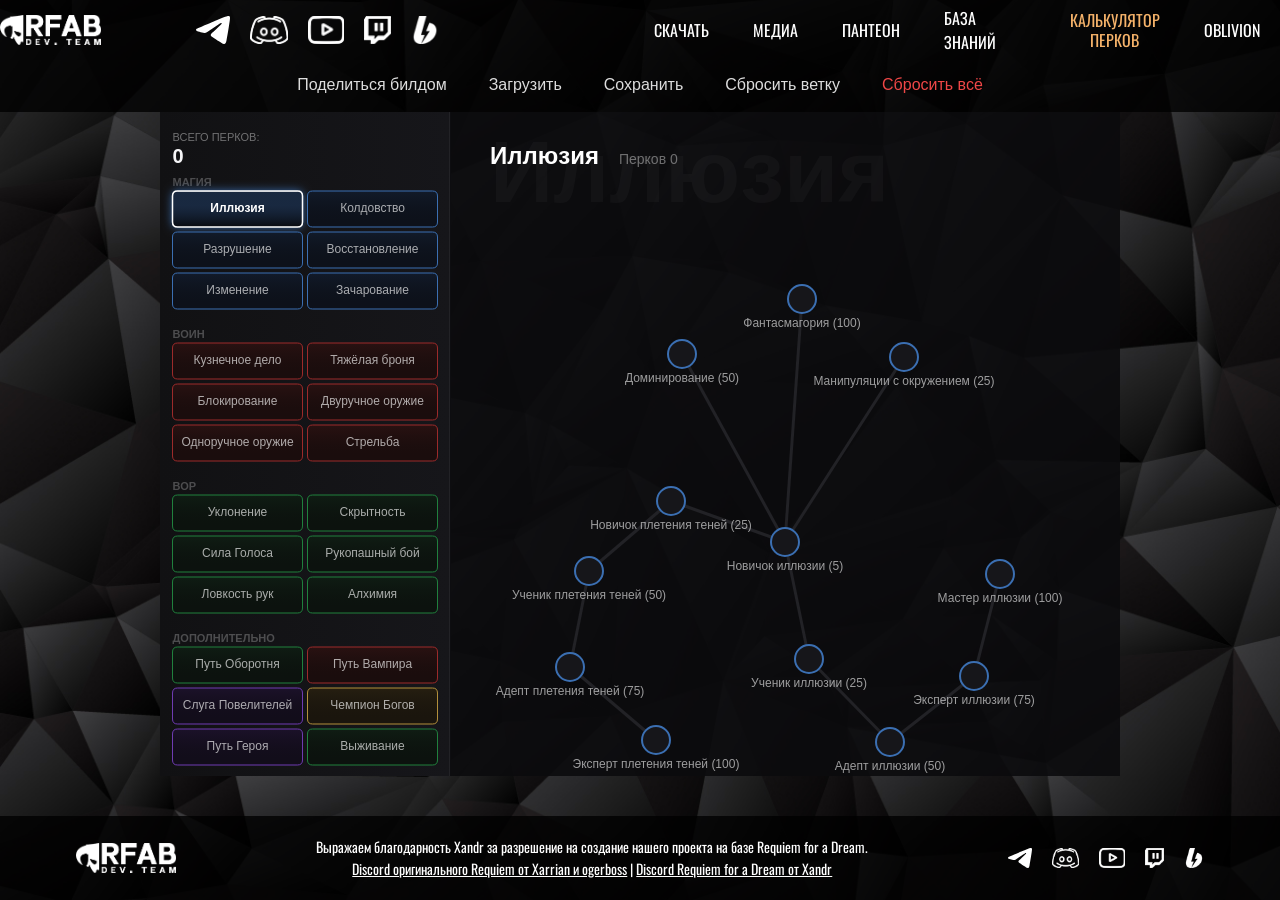
==== index.html @ c8fe7e91 "beta 0.004 Fixes in saves menu +/-N Перк(а/ов) in tooltip  BIG visual changes Full implementation of" ====
<!DOCTYPE html>
<html lang="ru">
<head>
    <meta charset="UTF-8">
    <meta name="viewport" content="width=device-width, initial-scale=1.0, maximum-scale=1.0, user-scalable=no">
    <title>RFAB Web Perk Calculator</title>

    <link href="https://fonts.googleapis.com/css2?family=Oswald:wght@300;400;500;600;700&amp;display=swap" rel="stylesheet">

    <link rel="stylesheet" href="./src/styles/common.css">
</head>
<body>

    <header>
        <a class="header-img-a" href="https://skyrimrequiem.ru">
            <img class="header-img" src="./src/assets/logo.png" alt="RFAB Logo"/>
        </a>
        <div style="width:100px"></div>
        <div class="header-social-platforms">
            <a class="header-img-a" href="https://t.me/SkyrimRFAB" target="_blank"><img class="header-img" src="./src/assets/social/telegram.svg"/></a>
            <a class="header-img-a" href="https://discord.gg/GqbBXeuytN" target="_blank"><img class="header-img" src="./src/assets/social/discord.png"/></a>
            <a class="header-img-a" href="https://www.youtube.com/c/BlindWalker/videos" target="_blank"><img class="header-img" src="./src/assets/social/youtube.png"/></a>
            <a class="header-img-a" href="https://www.twitch.tv/blindwalkerboy" target="_blank"><img class="header-img" src="./src/assets/social/twitch.png"/></a>
            <a class="header-img-a" href="https://boosty.to/rfabteam" target="_blank"><img class="header-img" src="./src/assets/social/boosty.png"/></a>
        </div>
        <div class="header-separator-200"></div>
        <div class="header-links">
            <a class="header-link" href="https://t.me/SkyrimRFAB" target="_blank">СКАЧАТЬ</a>
            <a class="header-link" href="https://skyrimrequiem.ru/pages/media/" target="_blank">МЕДИА</a>
            <a class="header-link" href="https://skyrimrequiem.ru/pages/leaderboard/" target="_blank">ПАНТЕОН</a>
            <a class="header-link" href="https://skyrimrequiem.ru/pages/library/" target="_blank">БАЗА ЗНАНИЙ</a>
            <a class="header-link active double-row" href="#">КАЛЬКУЛЯТОР<br>ПЕРКОВ</a>
            <a class="header-link" href="https://drive.google.com/drive/folders/1-t0x5t0t_Hq_HeQChVD1PXV3zpYRUmPV" target="_blank">OBLIVION</a>
        </div>
    </header>

    <!-- таб бар) -->
    <div class="tab-bar app-utilities-bar">
        <button class="tab-button" id="btn-share">Поделиться билдом</button>
        <button class="tab-button" id="trigger-load">Загрузить</button>
        <button class="tab-button" id="trigger-save">Сохранить</button>
        <button class="tab-button" id="btn-reset-tree">Сбросить ветку</button>
        <button class="tab-button btn-danger" id="btn-reset-all">Сбросить всё</button>
        <!-- ИСПРАВЛЕНО: Отсюда блок profiles-dropdown полностью УДАЛЕН -->
    </div>

    <!-- КОНТЕЙНЕР ДЛЯ ХОЛСТА КАЛЬКУЛЯТОРА -->
    <main id="canvas-container">
        <canvas id="gameCanvas" width="960" height="800"></canvas>
    </main>

    <footer>
        <a class="header-img-a" href="https://skyrimrequiem.ru">
            <img class="header-img" src="./src/assets/logo.png"/>
        </a>
        <div style="width:100px"></div>
        <div class="footer-text">
            <p>Выражаем благодарность Xandr за разрешение на создание нашего проекта на базе Requiem for a Dream.</p>
            <p>
                <a href="https://discord.com/invite/0pBEeD7mhisZVv76" target="_blank">Discord оригинального Requiem от Xarrian и ogerboss</a> 
                | 
                <a href="https://discord.com" target="_blank">Discord Requiem for a Dream от Xandr</a>
            </p>
        </div>
        <div style="width:100px"></div>
        <div class="header-social-platforms">
            <a class="header-img-a" href="https://t.me/SkyrimRFAB" target="_blank"><img class="header-img" src="./src/assets/social/telegram.svg"/></a>
            <a class="header-img-a" href="https://discord.gg/GqbBXeuytN" target="_blank"><img class="header-img" src="./src/assets/social/discord.png"/></a>
            <a class="header-img-a" href="https://www.youtube.com/c/BlindWalker/videos" target="_blank"><img class="header-img" src="./src/assets/social/youtube.png"/></a>
            <a class="header-img-a" href="https://www.twitch.tv/blindwalkerboy" target="_blank"><img class="header-img" src="./src/assets/social/twitch.png"/></a>
            <a class="header-img-a" href="https://boosty.to/rfabteam" target="_blank"><img class="header-img" src="./src/assets/social/boosty.png"/></a>
        </div>
    </footer>
    <!-- ИСПРАВЛЕНО: Выпадающее меню перенесено в самый корень body, чтобы экранный JS-расчет совпал на 100% -->
    <div class="profiles-dropdown" id="profiles-dropdown-list"></div>

    <script type="module" src="./src/app.js"></script>
</body>
</html>
---- src/styles/common.css ----
/* ==========================================================================
   1. ПЕРЕМЕННЫЕ ЦВЕТОВ И ИНИЦИАЛИЗАЦИЯ ЭКРАНА
   ========================================================================== */
/*:root {
    --red: #ea9999;
    --light-red: #f4cccc;
    --green: #b6d7a8;
    --light-green: #d9ead3;
    --blue: #9fc4e9;
    --light-blue: #cfe2f3;
    --yellow: #ffe599;
    --light-yellow: #fff2cc;
    --purple: #b4a7d6;
    --light-purple: #d9d2e9;
}*/

:root {
    /* --- КРАСНЫЙ СПЕКТР (RED) --- */
    --red-main: #9c2a2a;         /* Плотный рубиново-красный */
    --red-bg: #1a0d0d;           /* Едва заметный красный оттенок подложки */
    --red-border: #441a1a;       /* Темно-бордовый кованый бортик */
    --red-glow: rgba(178, 59, 59, 0.22); /* Рассеянное бархатное свечение */

    /* --- ЗЕЛЕНЫЙ СПЕКТР (GREEN) --- */
    --green-main: #20803d;       /* Глубокий изумрудно-хвойный */
    --green-bg: #0c120e;         /* Темная лесная подложка */
    --green-border: #183d25;     /* Малахитовый бортик */
    --green-glow: rgba(46, 125, 70, 0.22);

    /* --- СИНИЙ СПЕКТР (BLUE) --- */
    --blue-main: #3b6fb2;        /* Сапфирово-синий */
    --blue-bg: #0d111a;          /* Глубокая ночная подложка */
    --blue-border: #1a2f4c;      /* Темно-синяя граница */
    --blue-glow: rgba(59, 111, 178, 0.25);

    /* --- ЖЕЛТЫЙ СПЕКТР (YELLOW) --- */
    --yellow-main: #b28f3b;      /* Приглушенный янтарно-желтый */
    --yellow-bg: #1a150d;        /* Теплая смоляная подложка */
    --yellow-border: #44371a;    /* Охристая граница */
    --yellow-glow: rgba(178, 143, 59, 0.18);

    /* --- ФИОЛЕТОВЫЙ СПЕКТР (PURPLE) --- */
    --purple-main: #6f3bb2;      /* Насыщенный аметистовый */
    --purple-bg: #120d1a;        /* Темно-черничная подложка */
    --purple-border: #2f1a4c;    /* Сумеречная граница */
    --purple-glow: rgba(111, 59, 178, 0.25);
}



html, body {
    height: 100%;
}

body {
    font-family: 'Segoe UI', Tahoma, Geneva, Verdana, sans-serif;
    margin: 0px;
    overflow-y: auto; /* ИСПРАВЛЕНО: Разрешаем вертикальный скролл страницы */
    background-image: url("../assets/background.jpg");
    background-size: cover;
    background-repeat: no-repeat;
    background-position: center center;
    background-attachment: fixed;
    display: flex;
    flex-direction: column;
    align-items: stretch; /* ИСПРАВЛЕНО: Заставляет все дочерние блоки (включая футер) принудительно растянуться до краев */
    
    min-height: 100%; /* ИСПРАВЛЕНО: Чтобы фон не обрезался */
}


main {
    flex: 1;
}

a {
    color: black;
}

/* Настройки кастомного оранжевого скроллбара для выпадающих списков */
* {
    scrollbar-width: thin;
    scrollbar-color: #f6b36a rgba(0, 0, 0, 0.85);
}

/* ==========================================================================
   2. ОРИГИНАЛЬНЫЙ МНОГОСЛОЙНЫЙ HEADER RFAB
   ========================================================================== */
header {
    background: transparent;
    width: 100%;
    height: 60px;
    display: flex;
    position: fixed;
    top: 0;
    left: 0;
    justify-content: center;
    align-items: center;
    z-index: 100;
}

header::before {
    content: "";
    position: absolute;
    inset: 0;
    background-color: rgba(0, 0, 0, 0.8);
    z-index: -2;
}

.header-img-a {
    height: 100%;
    display: flex;
    align-items: center;
}

.header-img {
    width: auto;
    height: 30px;
    transition: 0.2s all ease;
}

.header-social-platforms {
    display: flex;
    gap: 20px;
}

.header-social-platforms .header-img {
    height: 28px;
    width: auto;
}

.header-separator-200 {
    width: 200px;
}

.header-links {
    display: flex;
    height: 100%;
    align-items: center;
}

.header-link {
    font-family: 'Oswald', sans-serif;
    font-weight: 400; /* Буквы тонкие и аккуратные, как в оригинале */
    font-size: 16px;
    position: relative;
    color: white;
    padding: 18px 24px;
    height: 100%;
    display: flex;
    align-items: center;
    text-decoration: none;
    overflow: hidden;
    box-sizing: border-box;
}

.header-link.double-row {
    flex-direction: column;
    justify-content: center;
    text-align: center;
    line-height: 20px;
    font-size: 16px;
}

/* Плавный золотой градиент наведения */
.header-link::after {
    content: "";
    position: absolute;
    inset: 0;
    background: linear-gradient(rgb(113, 90, 36), transparent);
    opacity: 0;
    transition: opacity 0.5s ease;
    z-index: -1;
}

.header-link:hover::after {
    opacity: 1;
}

.header-link.active {
    color: #f6b36a;
}

.header-img:hover {
    filter: brightness(0.6);
}

/* =========================================================================
 3. ОФИЦИАЛЬНАЯ ПАНЕЛЬ UTILITIES BAR - ПОДОГНАНА ПОД ОФ. САЙТ
========================================================================= */

.tab-bar.app-utilities-bar {
    background-color: rgba(0, 0, 0, 0.8); /* Взято с оф. сайта */
    display: flex;
    justify-content: center;
    /*padding: 0 6px;                           Взято с оф. сайта */
    gap: 6px;                              /* Взято с оф. сайта */
    position: sticky;                      /* Изменено fixed -> sticky */
    top: 60px;                             /* Взято с оф. сайта */
    z-index: 100;                          /* Подняли z-index до 100 */
    /* ИСПРАВЛЕНО: Элемент теперь занимает ровно всю ширину экрана без вылетов */
    width: 100%; 
    box-sizing: border-box; 

    /* Встроенный горизонтальный скролл кнопок для мобилок */
    overflow-x: auto;
    overflow-y: hidden;
    scroll-behavior: smooth;

    /* Скрытие стандартного скроллбара */
    -ms-overflow-style: none;
    scrollbar-width: none;
}

/* Скрытие скроллбара панели в Webkit-браузерах (Chrome/Safari) */
.tab-bar.app-utilities-bar::-webkit-scrollbar {
    display: none;
}

@media (hover: none) and (pointer: coarse)  {
    /* Полностью удаляем первый хедер из разметки на мобилках */
    header {
        display: none !important;
    }

    /* Поднимаем панель с кнопками на самый верх экрана */
    .tab-bar.app-utilities-bar {
        justify-content: flex-start;
        top: 0px; /* Прижимается к верхнему краю телефона */
        position: fixed; /* Меняем на fixed, чтобы кнопки оставались на месте при скролле */
    }

    #canvas-container {
        margin-top: 52px !important; /* Ровно под высоту утилитарной панели */
        height: calc(100vh - 57px);  /* Занимает всё оставшееся пространство экрана */
    }
}


/* Стилизация кнопок утилит */
.tab-bar.app-utilities-bar .tab-button {
    position: relative;
    padding: 16px 18px;                    /* Взято с оф. сайта */
    font-size: 16px;                       /* Взято с оф. сайта */
    color: #ddd;
    background: transparent;
    border: none;
    border-bottom: 2px solid transparent;  /* Появилась нижняя граница под активные табы */
    cursor: pointer;
    white-space: nowrap;                   /* КРИТИЧНО: кнопки не будут переноситься на новую строку при скролле */
}

/* Эффект наведения (золотой градиент) */
.tab-bar.app-utilities-bar .tab-button::after {
    content: "";
    position: absolute;
    inset: 0;
    background: linear-gradient(rgb(113, 90, 36), transparent);
    opacity: 0;
    transition: opacity 0.5s ease;
    z-index: -1;
}

.tab-bar.app-utilities-bar .tab-button:hover::after {
    opacity: 1;
}

.tab-bar.app-utilities-bar .tab-button:focus {
    outline: none;
}

/* Исходное статичное состояние кнопки — сочный красный цвет */
.tab-bar.app-utilities-bar .tab-button.btn-danger {
    color: #ef4747 !important; 
    transition: all 0.3s ease;
}

/* Градиент наведения на основе оригинального стиля хедера RFAB */
.tab-bar.app-utilities-bar .tab-button.btn-danger::after {
    background: linear-gradient(rgba(239, 71, 71, 0.45), transparent) !important;
}

/* При наведении мыши — кнопка плавно загорается чистым белым цветом */
.tab-bar.app-utilities-bar .tab-button.btn-danger:hover {
    color: #ffffff !important;
}


/* ==========================================================================
   4. КОНТЕЙНЕР ХОЛСТА И ДИНАМИЧЕСКИЙ ТУЛТИП ОПИСАНИЙ
   ========================================================================== */
#canvas-container {
    width: 100% !important;
    max-width: 100vw !important;
    height: auto;
    margin-top: 60px;
    margin-bottom: 40px;
    display: flex;
    
    /* НА ПК: калькулятор стоит строго по центру игрового окна */
    justify-content: center; 
    align-items: flex-start;
    
    /* Если вдруг на ПК экран станет слишком узким, разрешаем локальный скролл */
    overflow-x: auto !important; 
    overflow-y: visible;
}

/* На ПК сбрасываем автоматические маргины у канваса, доверяя выравнивание флексбоксу */
#gameCanvas {
    display: block;
    margin: 0 !important; 
    touch-action: auto !important;
    background-color: transparent;
    image-rendering: pixelated;
    image-rendering: crisp-edges;
}
canvas {
    display: block;
    touch-action: auto !important; /* ИСПРАВЛЕНО: Разрешаем нативный скролл поверх канваса */
    background-color: transparent;
    image-rendering: pixelated;
    image-rendering: crisp-edges;
    /* Отключает появление паразитной подсветки элементов при тапе на iOS */
    -webkit-tap-highlight-color: transparent; 
    /* ДОБАВЛЕНО: Гарантирует правильную точку старта скролла на мобильных при центрировании родителя */
    margin: 0 auto; 
}

#calculator-tooltip {
    position: fixed;
    pointer-events: none !important;
    display: none;
    z-index: 9999;
    width: max-content;
    padding: 15px;
    border-radius: 8px;
    background: linear-gradient(180deg, rgba(20, 20, 24, 0.97) 0%, rgba(11, 11, 13, 0.99) 100%);
    box-shadow: 0 8px 24px rgba(0, 0, 0, 0.7);
    font-family: 'Inter', 'Segoe UI', system-ui, sans-serif;
    box-sizing: border-box;
    white-space: normal;
    letter-spacing: 0.3px;
    opacity: 0;
    transform: translateY(5px);
    transition: opacity 0.12s ease-out, transform 0.12s ease-out;
    max-height: calc(100vh - 40px); /* Высота экрана минус paddingOffset с двух сторон */
    overflow-y: auto; /* Если текст совсем гигантский, внутри тултипа появится аккуратный скролл */
}

#calculator-tooltip.visible {
    opacity: 1;
    transform: translateY(0);
}


/* ==========================================================================
   ОБНОВЛЕННЫЙ ИНТЕРФЕЙС ЛЕВОГО МЕНЮ (АТМОСФЕРНЫЙ ДИЗАЙН)
   ========================================================================== */

/* Базовый контейнер или класс для кнопок меню (замените селектор на ваш, например .sidebar-btn или .btn-nav) */
.sidebar-button-choice {
    position: relative;
    display: flex;
    align-items: center;
    justify-content: space-between;
    width: 100%;
    padding: 14px 20px;
    margin-bottom: 12px;
    border-radius: 6px;
    background: #131316; /* Глубокий темный фон неактивной карточки */
    border: 1.5px solid rgba(255, 255, 255, 0.04);
    color: rgba(255, 255, 255, 0.65);
    font-size: 15px;
    font-weight: 500;
    text-decoration: none;
    overflow: hidden;
    z-index: 1;
    transition: color 0.3s ease, border-color 0.3s ease, box-shadow 0.3s ease;
    cursor: pointer;
}

/* Эффект градиента сверху вниз (адаптировано из .header-link::after) */
.sidebar-button-choice::after {
    content: "";
    position: absolute;
    inset: 0;
    /* По дефолту прозрачный градиент, цвет подменяется ниже через переменные */
    background: linear-gradient(var(--tree-glow-color, rgba(255, 255, 255, 0.02)), transparent);
    opacity: 0;
    transition: opacity 0.4s ease;
    z-index: -1;
}

/* Тонкий световой блик на верхней грани для материальности */
.sidebar-button-choice::before {
    content: "";
    position: absolute;
    top: 0;
    left: 6px;
    right: 6px;
    height: 1px;
    background: linear-gradient(90deg, transparent, rgba(255, 255, 255, 0.15), transparent);
    opacity: 0;
    transition: opacity 0.3s ease;
}

/* --- СОСТОЯНИЕ HOVER (НАВЕДЕНИЕ МЫШИ ДЛЯ ПК) --- */
.sidebar-button-choice:hover {
    color: #ffffff;
    border-color: rgba(255, 255, 255, 0.15);
    background: #18181c;
}

.sidebar-button-choice:hover::after {
    opacity: 0.5; /* Слегка проявляем цветной верхний градиент при наведении */
}

/* --- СОСТОЯНИЕ ACTIVE / SELECTED (ВЫБРАННАЯ ВЕТКА) --- */
.sidebar-button-choice.active, 
.sidebar-button-choice:active {
    color: #ffffff;
    font-weight: 700;
    background: var(--tree-bg-color, #131316); /* Подложка с легким оттенком спектра */
    border-color: var(--tree-main-color, #cda869); /* Граница горит цветом ветки */
    
    /* Мягкое рассеянное свечение наружу (Subtle Glow) */
    box-shadow: 0 8px 20px rgba(0, 0, 0, 0.5), 
                0 0 14px var(--tree-glow-color, rgba(205, 168, 105, 0.15));
}

.sidebar-button-choice.active::after {
    opacity: 1; /* Полностью включаем градиент из хедера */
}

.sidebar-button-choice.active::before {
    opacity: 1; /* Зажигаем верхний световой блик */
}


/* ==========================================================================
   ДИНАМИЧЕСКИЙ МАППИНГ ЦВЕТОВ НА КАРТОЧКИ (ИЗ JSON themeColor)
   Замените классы ниже (.red, .green) на те, которые ваш скрипт генерирует в HTML
   ========================================================================== */

/* Красная ветка (Red) */
.sidebar-button-choice.red,
.sidebar-button-choice[data-theme="red"] {
    --tree-main-color: var(--red-main);
    --tree-bg-color: var(--red-bg);
    --tree-glow-color: var(--red-glow);
}

/* Зеленая ветка (Green) */
.sidebar-button-choice.green,
.sidebar-button-choice[data-theme="green"] {
    --tree-main-color: var(--green-main);
    --tree-bg-color: var(--green-bg);
    --tree-glow-color: var(--green-glow);
}

/* Синяя ветка (Blue) */
.sidebar-button-choice.blue,
.sidebar-button-choice[data-theme="blue"] {
    --tree-main-color: var(--blue-main);
    --tree-bg-color: var(--blue-bg);
    --tree-glow-color: var(--blue-glow);
}

/* Желтая ветка (Yellow) */
.sidebar-button-choice.yellow,
.sidebar-button-choice[data-theme="yellow"] {
    --tree-main-color: var(--yellow-main);
    --tree-bg-color: var(--yellow-bg);
    --tree-glow-color: var(--yellow-glow);
}

/* Фиолетовая ветка (Purple) */
.sidebar-button-choice.purple,
.sidebar-button-choice[data-theme="purple"] {
    --tree-main-color: var(--purple-main);
    --tree-bg-color: var(--purple-bg);
    --tree-glow-color: var(--purple-glow);
}


/* =========================================================================
 5. ОФИЦИАЛЬНЫЙ ФУТЕР RFAB - ПОЛНЫЙ СТИЛЬ (Высота 84px: 44px + 20px падинги)
========================================================================= */

footer {
    background-color: rgba(0, 0, 0, 0.8);
    width: 100% !important;
    max-width: 100vw !important; /* Намертво запирает элемент в границах экрана */
    
    /* ИСПРАВЛЕНО: Задаем итоговую высоту 84px напрямую */
    height: 84px !important; 
    
    display: flex;
    position: relative;
    margin-top: auto; 
    justify-content: center;
    align-items: center; 
    
    /* Оставляем падинги, теперь они вжимаются внутрь */
    padding: 20px 20px; 
    
    /* ИСПРАВЛЕНО: Меняем на border-box, чтобы падинги не раздували ширину футера наружу */
    box-sizing: border-box !important; 
    z-index: 100;
}

/* СТИЛИЗАЦИЯ ДВУХСТРОЧНОГО ТЕКСТА (2 строки по 22px) */
.footer-text {
    display: grid;
    grid-template-rows: 22px 22px; /* Ровно две строки по 22px */
    align-items: center;
    justify-content: center;
    text-align: center;
    font-family: 'Oswald', sans-serif;
    font-weight: 400;
    margin-left: 40px;  /* Отступы по бокам, чтобы текст красиво */
    margin-right: 40px; /* отделялся от логотипа и соцсетей */
}

footer p {
    color: white;
    font-size: 14px;
    line-height: 22px; /* Высота строки 22px */
    height: 22px;      /* Ограничение высоты параграфа */
    margin: 0 !important; /* Убираем дефолтные отступы браузера */
    padding: 0;
    background-color: transparent;
    white-space: nowrap; /* Запрещаем случайный перенос слов внутри строки */
}

/* Настройка ссылок: подчеркивание есть изначально */
footer p a {
    color: white;
    text-decoration: underline; /* ИСПРАВЛЕНО: теперь подчеркнуто по умолчанию */
}

/* При наведении: подчеркивание пропадает */
footer p a:hover {
    text-decoration: none; /* ИСПРАВЛЕНО: убираем линию при наведении */
}

/* РАЗМЕР ОРИГИНАЛЬНОГО ЛОГОТИПА (30px) */
footer .header-img-a {
    display: inline-flex;
    align-items: center;
    height: 100%;
}

footer .header-img-a .header-img {
    height: 30px !important; /* Высота логотипа строго 30px */
    width: auto;
    margin: 0;
}

/* РАЗМЕР ИКОНОК СОЦСЕТЕЙ (20px) */
footer .header-social-platforms {
    display: flex;
    align-items: center;
    gap: 20px; /* Расстояние между иконками */
    height: 100%;
}

footer .header-social-platforms .header-img {
    height: 20px !important; /* Высота иконок строго 20px */
    width: auto;
    margin: 0;
}


/* ==========================================================================
   6. ИНТЕРФЕЙС ВЫПАДАЮЩИХ ПРОФИЛЕЙ СОХРАНЕНИЙ
   ========================================================================== */
.profiles-dropdown {
    display: none;
    flex-direction: column;
    background: #111113;
    border: 1px solid #f6b36a; 
    border-radius: 5px;
    max-height: 260px;
    overflow-y: auto;
    position: fixed; /* Фиксировано по расчетным координатам из JS */
    width: 320px; 
    box-shadow: 0 8px 24px rgba(0, 0, 0, 0.7);
    z-index: 200; 
}

.profiles-dropdown.open {
    display: flex;
}

.profile-item {
    display: flex;
    justify-content: space-between;
    align-items: center;
    padding: 11px 14px;
    border-bottom: 1px solid rgba(255, 255, 255, 0.04);
    cursor: pointer;
    transition: background 0.2s ease;
}

.profile-item:hover {
    background: rgba(255, 255, 255, 0.08);
}

.profile-item-name {
    color: #ffffff;
    font-family: 'Segoe UI', Arial, sans-serif;
    font-size: 13px;
    overflow: hidden;
    text-overflow: ellipsis;
    white-space: nowrap;
    flex: 1;
}

.profile-item-name.empty {
    color: rgba(255, 255, 255, 0.25);
    font-style: italic;
}

.profile-item-delete {
    color: var(--red);
    font-size: 18px;
    font-weight: bold;
    padding: 0 5px;
    cursor: pointer;
    opacity: 0.6;
    transition: opacity 0.2s ease;
}

.profile-item-delete:hover {
    opacity: 1;
}

/* Внутреннее текстовое поле редактирования */
.profile-item-input {
    flex: 1;
    height: 24px;
    background: #000000;
    border: 1px solid #f6b36a;
    border-radius: 3px;
    color: #ffffff;
    padding: 0 6px;
    font-family: 'Segoe UI', sans-serif;
    font-size: 13px;
    box-sizing: border-box;
    margin-right: 8px;
}

.profile-item-input:focus {
    outline: none;
    box-shadow: 0 0 4px rgba(246, 179, 106, 0.4);
}

/* RPG-кнопка подтверждения ОК внутри строки */
.profile-item-save-btn {
    background: #f6b36a;
    color: #000000;
    border: none;
    border-radius: 3px;
    height: 24px;
    padding: 0 10px;
    font-family: 'Oswald', sans-serif;
    font-weight: bold;
    font-size: 11px;
    cursor: pointer;
    letter-spacing: 0.5px;
    transition: background 0.2s ease;
    margin-right: 4px;
}

.profile-item-save-btn:hover {
    background: #ffffff;
}

/* Кнопка крестика отмены редактирования */
.profile-item-cancel-btn {
    background: rgba(255, 255, 255, 0.05);
    color: #888;
    border: 1px solid #333;
    border-radius: 3px;
    height: 24px;
    padding: 0 8px;
    font-family: 'Segoe UI', sans-serif;
    font-size: 11px;
    cursor: pointer;
    transition: all 0.2s ease;
}

.profile-item-cancel-btn:hover {
    color: var(--red);
    border-color: var(--red);
}

.profiles-dropdown {
    display: none;
    flex-direction: column;
    background: #111113;
    border: 1px solid #f6b36a; 
    border-radius: 5px;
    max-height: 260px;
    overflow-y: auto;
    
    /* ИСПРАВЛЕНО: Позиционируется строго по fixed координатам из JS */
    position: fixed; 
    width: 320px; 
    box-shadow: 0 8px 24px rgba(0, 0, 0, 0.7);
    z-index: 200; 
}

@media (hover: none) and (pointer: coarse) {
    
        #calculator-tooltip {
        /* Палец сможет зацепить тултип и прокрутить текст внутри него */
        pointer-events: auto !important; 
        /* Делаем тултип чуть пошире на экранах телефонов для удобства чтения */
        width: calc(100% - 40px) !important;
        max-width: calc(100vw - 40px) !important
    }
    
    /* ИСПРАВЛЕНО: Полностью убираем ограничение по высоте 100vh */
    #canvas-container {
        justify-content: flex-start !important; 
        align-items: flex-start !important;
        margin-top: 52px !important; /* Отступ под фиксированную панель кнопок */
        
        width: 100% !important;
        max-width: 100vw !important;
        
        /* ИСПРАВЛЕНО: Контейнер теперь растягивается на полную физическую высоту сайдбара и канваса (800px) */
        height: auto !important; 
        min-height: 800px !important; 
        
        overflow-x: auto !important; /* Горизонтальный скролл канваса внутри своей коробки */
        overflow-y: visible !important; /* Разрешаем вертикальный рост контента */
    }

    /* На мобильных канвас намертво крепится к левому верхнему углу */
    #gameCanvas {
        margin: 0 !important; 
    }

    /* Исправление обрезанного футера */
    footer {
        width: 100% !important;
        max-width: 100vw !important;
        padding-left: 20px !important;
        padding-right: 20px !important;
        height: 84px !important;
        box-sizing: border-box !important; 
        
        /* ИСПРАВЛЕНО: Гарантируем, что футер идет в обычном потоке строго ПОД контейнером */
        position: relative !important; 
        margin-top: 40px !important; /* Красивый отступ между концом калькулятора и футером */
        justify-content: space-between !important; 
    }
    
    .footer-text {
        display: none !important; 
    }
}
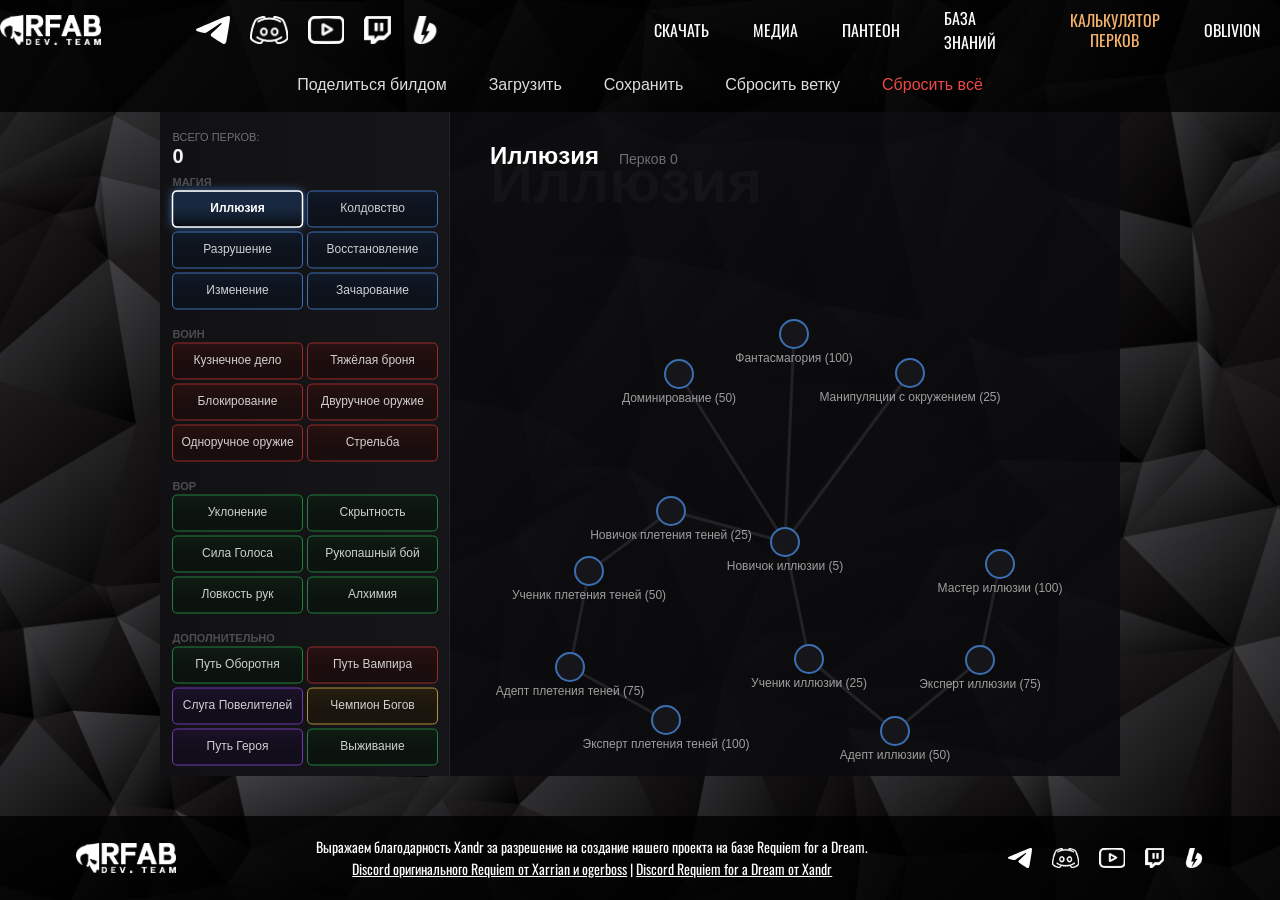
==== commit 7717521b: "beta 0.005 code cleaning and some visual changes" ====
--- a/index.html
+++ b/index.html
@@ -34,14 +34,13 @@
         </div>
     </header>
 
-    <!-- таб бар) -->
+    <!-- таб бар -->
     <div class="tab-bar app-utilities-bar">
         <button class="tab-button" id="btn-share">Поделиться билдом</button>
         <button class="tab-button" id="trigger-load">Загрузить</button>
         <button class="tab-button" id="trigger-save">Сохранить</button>
         <button class="tab-button" id="btn-reset-tree">Сбросить ветку</button>
         <button class="tab-button btn-danger" id="btn-reset-all">Сбросить всё</button>
-        <!-- ИСПРАВЛЕНО: Отсюда блок profiles-dropdown полностью УДАЛЕН -->
     </div>
 
     <!-- КОНТЕЙНЕР ДЛЯ ХОЛСТА КАЛЬКУЛЯТОРА -->
--- a/src/styles/common.css
+++ b/src/styles/common.css
@@ -56,7 +56,7 @@
 body {
     font-family: 'Segoe UI', Tahoma, Geneva, Verdana, sans-serif;
     margin: 0px;
-    overflow-y: auto; /* ИСПРАВЛЕНО: Разрешаем вертикальный скролл страницы */
+    overflow-y: auto;
     background-image: url("../assets/background.jpg");
     background-size: cover;
     background-repeat: no-repeat;
@@ -64,9 +64,9 @@
     background-attachment: fixed;
     display: flex;
     flex-direction: column;
-    align-items: stretch; /* ИСПРАВЛЕНО: Заставляет все дочерние блоки (включая футер) принудительно растянуться до краев */
-    
-    min-height: 100%; /* ИСПРАВЛЕНО: Чтобы фон не обрезался */
+    align-items: stretch;
+    
+    min-height: 100%;
 }
 
 
@@ -85,7 +85,7 @@
 }
 
 /* ==========================================================================
-   2. ОРИГИНАЛЬНЫЙ МНОГОСЛОЙНЫЙ HEADER RFAB
+   2. МНОГОСЛОЙНЫЙ HEADER RFAB
    ========================================================================== */
 header {
     background: transparent;
@@ -142,7 +142,7 @@
 
 .header-link {
     font-family: 'Oswald', sans-serif;
-    font-weight: 400; /* Буквы тонкие и аккуратные, как в оригинале */
+    font-weight: 400;
     font-size: 16px;
     position: relative;
     color: white;
@@ -163,7 +163,6 @@
     font-size: 16px;
 }
 
-/* Плавный золотой градиент наведения */
 .header-link::after {
     content: "";
     position: absolute;
@@ -187,19 +186,17 @@
 }
 
 /* =========================================================================
- 3. ОФИЦИАЛЬНАЯ ПАНЕЛЬ UTILITIES BAR - ПОДОГНАНА ПОД ОФ. САЙТ
+ 3. ПАНЕЛЬ UTILITIES BAR
 ========================================================================= */
 
 .tab-bar.app-utilities-bar {
-    background-color: rgba(0, 0, 0, 0.8); /* Взято с оф. сайта */
+    background-color: rgba(0, 0, 0, 0.8);
     display: flex;
     justify-content: center;
-    /*padding: 0 6px;                           Взято с оф. сайта */
-    gap: 6px;                              /* Взято с оф. сайта */
-    position: sticky;                      /* Изменено fixed -> sticky */
-    top: 60px;                             /* Взято с оф. сайта */
-    z-index: 100;                          /* Подняли z-index до 100 */
-    /* ИСПРАВЛЕНО: Элемент теперь занимает ровно всю ширину экрана без вылетов */
+    gap: 6px;
+    position: sticky;
+    top: 60px;
+    z-index: 100;
     width: 100%; 
     box-sizing: border-box; 
 
@@ -227,13 +224,13 @@
     /* Поднимаем панель с кнопками на самый верх экрана */
     .tab-bar.app-utilities-bar {
         justify-content: flex-start;
-        top: 0px; /* Прижимается к верхнему краю телефона */
-        position: fixed; /* Меняем на fixed, чтобы кнопки оставались на месте при скролле */
+        top: 0px;
+        position: fixed;
     }
 
     #canvas-container {
-        margin-top: 52px !important; /* Ровно под высоту утилитарной панели */
-        height: calc(100vh - 57px);  /* Занимает всё оставшееся пространство экрана */
+        margin-top: 52px !important;
+        height: calc(100vh - 57px);
     }
 }
 
@@ -241,17 +238,16 @@
 /* Стилизация кнопок утилит */
 .tab-bar.app-utilities-bar .tab-button {
     position: relative;
-    padding: 16px 18px;                    /* Взято с оф. сайта */
-    font-size: 16px;                       /* Взято с оф. сайта */
+    padding: 16px 18px;
+    font-size: 16px;
     color: #ddd;
     background: transparent;
     border: none;
-    border-bottom: 2px solid transparent;  /* Появилась нижняя граница под активные табы */
+    border-bottom: 2px solid transparent;
     cursor: pointer;
-    white-space: nowrap;                   /* КРИТИЧНО: кнопки не будут переноситься на новую строку при скролле */
-}
-
-/* Эффект наведения (золотой градиент) */
+    white-space: nowrap;
+}
+
 .tab-bar.app-utilities-bar .tab-button::after {
     content: "";
     position: absolute;
@@ -276,12 +272,11 @@
     transition: all 0.3s ease;
 }
 
-/* Градиент наведения на основе оригинального стиля хедера RFAB */
+/* Градиент наведения на основе оригинального стиля хедера */
 .tab-bar.app-utilities-bar .tab-button.btn-danger::after {
     background: linear-gradient(rgba(239, 71, 71, 0.45), transparent) !important;
 }
 
-/* При наведении мыши — кнопка плавно загорается чистым белым цветом */
 .tab-bar.app-utilities-bar .tab-button.btn-danger:hover {
     color: #ffffff !important;
 }
@@ -318,13 +313,13 @@
 }
 canvas {
     display: block;
-    touch-action: auto !important; /* ИСПРАВЛЕНО: Разрешаем нативный скролл поверх канваса */
+    touch-action: auto !important;
     background-color: transparent;
     image-rendering: pixelated;
     image-rendering: crisp-edges;
     /* Отключает появление паразитной подсветки элементов при тапе на iOS */
     -webkit-tap-highlight-color: transparent; 
-    /* ДОБАВЛЕНО: Гарантирует правильную точку старта скролла на мобильных при центрировании родителя */
+    /*Гарантирует правильную точку старта скролла на мобильных при центрировании родителя */
     margin: 0 auto; 
 }
 
@@ -356,10 +351,10 @@
 
 
 /* ==========================================================================
-   ОБНОВЛЕННЫЙ ИНТЕРФЕЙС ЛЕВОГО МЕНЮ (АТМОСФЕРНЫЙ ДИЗАЙН)
+   ОБНОВЛЕННЫЙ ИНТЕРФЕЙС ЛЕВОГО МЕНЮ
    ========================================================================== */
 
-/* Базовый контейнер или класс для кнопок меню (замените селектор на ваш, например .sidebar-btn или .btn-nav) */
+/* Базовый контейнер или класс для кнопок меню*/
 .sidebar-button-choice {
     position: relative;
     display: flex;
@@ -441,7 +436,6 @@
 
 /* ==========================================================================
    ДИНАМИЧЕСКИЙ МАППИНГ ЦВЕТОВ НА КАРТОЧКИ (ИЗ JSON themeColor)
-   Замените классы ниже (.red, .green) на те, которые ваш скрипт генерирует в HTML
    ========================================================================== */
 
 /* Красная ветка (Red) */
@@ -486,15 +480,14 @@
 
 
 /* =========================================================================
- 5. ОФИЦИАЛЬНЫЙ ФУТЕР RFAB - ПОЛНЫЙ СТИЛЬ (Высота 84px: 44px + 20px падинги)
+ 5. ФУТЕР RFAB
 ========================================================================= */
 
 footer {
     background-color: rgba(0, 0, 0, 0.8);
     width: 100% !important;
-    max-width: 100vw !important; /* Намертво запирает элемент в границах экрана */
-    
-    /* ИСПРАВЛЕНО: Задаем итоговую высоту 84px напрямую */
+    max-width: 100vw !important; /* запирает элемент в границах экрана */
+    
     height: 84px !important; 
     
     display: flex;
@@ -503,7 +496,6 @@
     justify-content: center;
     align-items: center; 
     
-    /* Оставляем падинги, теперь они вжимаются внутрь */
     padding: 20px 20px; 
     
     /* ИСПРАВЛЕНО: Меняем на border-box, чтобы падинги не раздували ширину футера наружу */
@@ -511,17 +503,17 @@
     z-index: 100;
 }
 
-/* СТИЛИЗАЦИЯ ДВУХСТРОЧНОГО ТЕКСТА (2 строки по 22px) */
+/* СТИЛИЗАЦИЯ ДВУХСТРОЧНОГО ТЕКСТА */
 .footer-text {
     display: grid;
-    grid-template-rows: 22px 22px; /* Ровно две строки по 22px */
+    grid-template-rows: 22px 22px;
     align-items: center;
     justify-content: center;
     text-align: center;
     font-family: 'Oswald', sans-serif;
     font-weight: 400;
-    margin-left: 40px;  /* Отступы по бокам, чтобы текст красиво */
-    margin-right: 40px; /* отделялся от логотипа и соцсетей */
+    margin-left: 40px;  /* Отступы по бокам, чтобы текст красиво отделялся от логотипа и соцсетей*/
+    margin-right: 40px;
 }
 
 footer p {
@@ -538,15 +530,15 @@
 /* Настройка ссылок: подчеркивание есть изначально */
 footer p a {
     color: white;
-    text-decoration: underline; /* ИСПРАВЛЕНО: теперь подчеркнуто по умолчанию */
+    text-decoration: underline;
 }
 
 /* При наведении: подчеркивание пропадает */
 footer p a:hover {
-    text-decoration: none; /* ИСПРАВЛЕНО: убираем линию при наведении */
-}
-
-/* РАЗМЕР ОРИГИНАЛЬНОГО ЛОГОТИПА (30px) */
+    text-decoration: none;
+}
+
+/* РАЗМЕР ЛОГОТИПА (30px) */
 footer .header-img-a {
     display: inline-flex;
     align-items: center;
@@ -585,7 +577,7 @@
     border-radius: 5px;
     max-height: 260px;
     overflow-y: auto;
-    position: fixed; /* Фиксировано по расчетным координатам из JS */
+    position: fixed;
     width: 320px; 
     box-shadow: 0 8px 24px rgba(0, 0, 0, 0.7);
     z-index: 200; 
@@ -741,7 +733,7 @@
         overflow-y: visible !important; /* Разрешаем вертикальный рост контента */
     }
 
-    /* На мобильных канвас намертво крепится к левому верхнему углу */
+    /* На мобильных канвас крепится к левому верхнему углу */
     #gameCanvas {
         margin: 0 !important; 
     }
@@ -755,7 +747,7 @@
         height: 84px !important;
         box-sizing: border-box !important; 
         
-        /* ИСПРАВЛЕНО: Гарантируем, что футер идет в обычном потоке строго ПОД контейнером */
+        /* Гарантируем, что футер идет в обычном потоке строго ПОД контейнером */
         position: relative !important; 
         margin-top: 40px !important; /* Красивый отступ между концом калькулятора и футером */
         justify-content: space-between !important; 
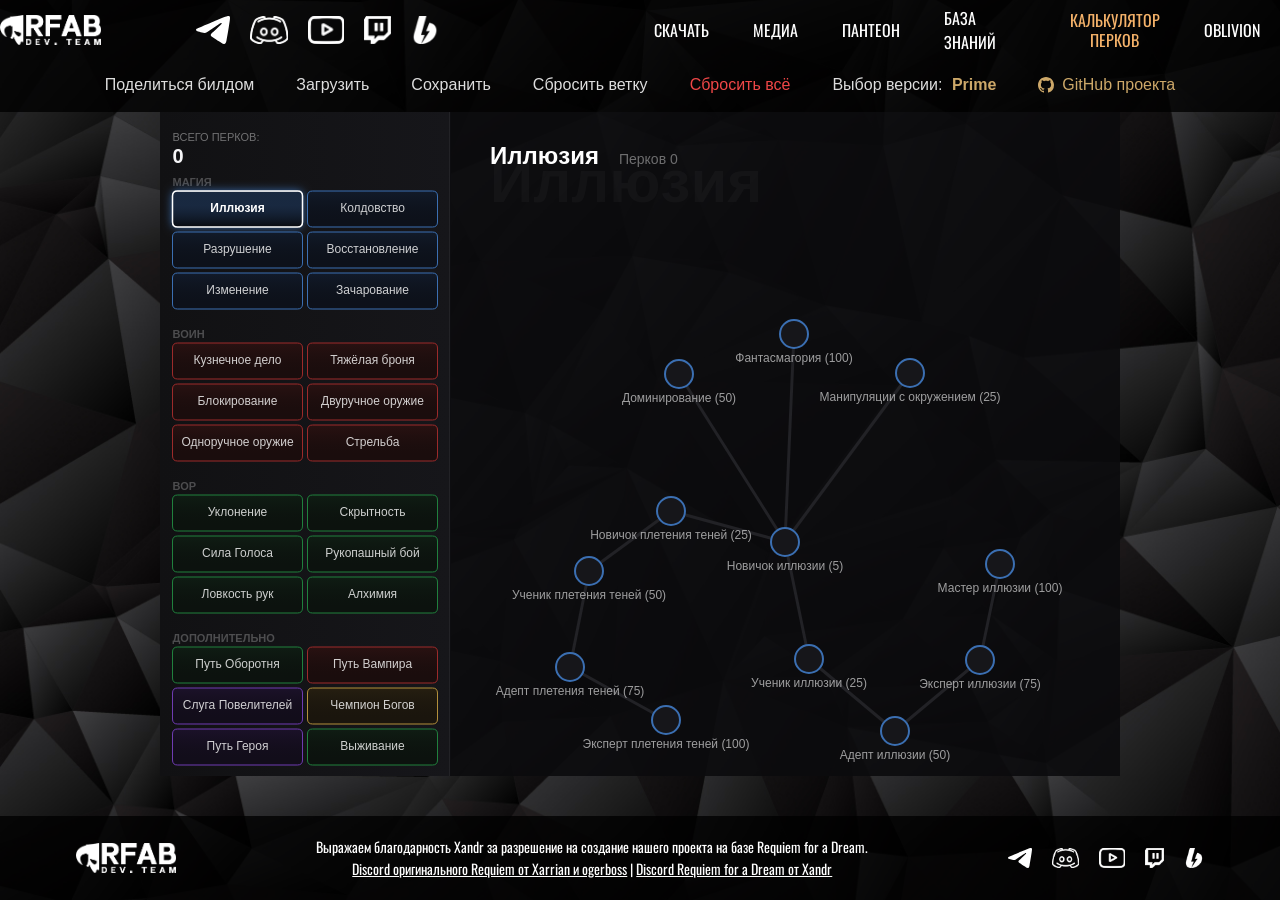
==== commit 2250d091: "beta 0.005.1 versionS! github stuff" ====
--- a/index.html
+++ b/index.html
@@ -3,13 +3,28 @@
 <head>
     <meta charset="UTF-8">
     <meta name="viewport" content="width=device-width, initial-scale=1.0, maximum-scale=1.0, user-scalable=no">
-    <title>RFAB Web Perk Calculator</title>
+    <meta name="google-site-verification" content="Vfaf8zUsa5-rfRkTRQ26lpUqGziZtroBw_sVFvZquxI" />
+    <meta name="yandex-verification" content="28bbf5f855eb14a8" />
+    <title>Калькулятор перков RFAB</title>
 
+    <meta name="description" content="Интерактивный калькулятор перков и билдов для глобальной сборки модов Skyrim RFAB (Requiem for Balance).">
+
+    <meta name="keywords" content="калькулятор перков rfab, скайрим рфаб калькулятор, rfab perk calculator, планировщик билдов рфаб, rfab build planner, дерево навыков rfab, skyrim, requiem, for, balance, rfab, rfab skyrim, skyrim rfab, рфаб, рфаб скайрим, скайрим рфаб, рфаб билды, сборка, моды, сборка модов, глобальный мод, реквием, реква, скайрим, скачать мод, глобальная сборка модов скайрим, skyrim моды, skyrim se моды, скайрим се моды, Skyrim SE, сборка модов Skyrim, моды для Skyrim, глобальные моды на скайрим">
+
+    <!-- ОТОБРАЖЕНИЕ В СОЦСЕТЯХ (Open Graph): Чтобы ссылка красиво выглядела в Discord, Telegram и VK -->
+    <meta property="og:type" content="website">
+    <meta property="og:title" content="Калькулятор перков RFAB">
+    <meta property="og:description" content="Планировщик билдов для Skyrim Requiem for Balance.">
+    <meta property="og:image" content="./src/assets/logo.png">
+
+    <link rel="icon" type="image/png" href="./src/assets/favicon.png">
     <link href="https://fonts.googleapis.com/css2?family=Oswald:wght@300;400;500;600;700&amp;display=swap" rel="stylesheet">
 
     <link rel="stylesheet" href="./src/styles/common.css">
 </head>
 <body>
+    <div style="display:none;"><section><h1>Интерактивный калькулятор перков RFAB Skyrim SE | Планировщик билдов сборки модов Requiem for Balance</h1><p>Актуальный онлайн симулятор прокачки, калькулятор талантов, способностей и дерева навыков для глобальной хардкорной сборки модов скайрим рфаб (реквием фор баланс) Skyrim RFAB Requiem for a balance. Данная база знаний содержит полный список способностей, веток и перков для планирования и создания игровых билдов персонажа в актуальной версии модификации реква. Скачать сборку модов скайрим с глобальными модами rfab skyrim se моды плагины.</p><article><h2>Дерево навыков и веток прокачки РФАБ</h2><h3>МАГИЯ</h3><p>Иллюзия Колдовство Разрушение Восстановление Изменение Зачарование калькулятор магии заклинания мана</p><h3>ВОИН</h3><p>Кузнечное дело Тяжёлая броня Блокирование Двуручное оружие Одноручное оружие Стрельба воинские навыки оружие сталь боевая система</p><h3>ВОР</h3><p>Уклонение Скрытность Сила Голоса Рукопашный бой Ловкость рук Алхимия воровские навыки скрытные билды яды крики довакин</p><h3>ДОПОЛНИТЕЛЬНО</h3><p>Путь Оборотня Путь Вампира Слуга Повелителей Чемпион Богов Путь Героя Выживание дополнительные ветки скрытые перки уровни фракции ликантропия вампиризм</p></article></section></div>
+
 
     <header>
         <a class="header-img-a" href="https://skyrimrequiem.ru">
@@ -41,6 +56,25 @@
         <button class="tab-button" id="trigger-save">Сохранить</button>
         <button class="tab-button" id="btn-reset-tree">Сбросить ветку</button>
         <button class="tab-button btn-danger" id="btn-reset-all">Сбросить всё</button>
+
+        <button class="tab-button version-dropdown-btn" id="trigger-version">
+            Выбор версии: <strong id="rfab-version-btn-text" style="color: #cda869; margin-left: 5px;">Загрузка...</strong>
+        </button>
+
+
+        <a href="https://github.com/StaasBB/Calculator" target="_blank" class="tab-button github-project-link" style="
+            text-decoration: none; 
+            display: inline-flex; 
+            align-items: center; 
+            gap: 8px;
+            color: #cda869 !important;
+        ">
+            <svg viewBox="0 0 16 16" width="16" height="16" fill="currentColor" style="flex-shrink: 0;">
+                <path d="M8 0C3.58 0 0 3.58 0 8c0 3.54 2.29 6.53 5.47 7.59.4.07.55-.17.55-.38 0-.19-.01-.82-.01-1.49-2.01.37-2.53-.49-2.69-.94-.09-.23-.48-.94-.82-1.13-.28-.15-.68-.52-.01-.53.63-.01 1.08.58 1.23.82.72 1.21 1.87.87 2.33.66.07-.52.28-.87.51-1.07-1.78-.2-3.64-.89-3.64-3.95 0-.87.31-1.59.82-2.15-.08-.2-.36-1.02.08-2.12 0 0 .67-.21 2.2.82.64-.18 1.32-.27 2-.27.68 0 1.36.09 2 .27 1.53-1.04 2.2-.82 2.2-.82.44 1.1.16 1.92.08 2.12.51.56.82 1.27.82 2.15 0 3.07-1.87 3.75-3.65 3.95.29.25.54.73.54 1.48 0 1.07-.01 1.93-.01 2.2 0 .21.15.46.55.38A8.013 8.013 0 0016 8c0-4.42-3.58-8-8-8z"></path>
+            </svg>
+            <span>GitHub проекта</span>
+        </a>
+
     </div>
 
     <!-- КОНТЕЙНЕР ДЛЯ ХОЛСТА КАЛЬКУЛЯТОРА -->
--- a/src/styles/common.css
+++ b/src/styles/common.css
@@ -50,7 +50,9 @@
 
 
 html, body {
+    width: 100%;
     height: 100%;
+    overflow: hidden; 
 }
 
 body {
@@ -294,7 +296,7 @@
     display: flex;
     
     /* НА ПК: калькулятор стоит строго по центру игрового окна */
-    justify-content: center; 
+    justify-content: safe center; 
     align-items: flex-start;
     
     /* Если вдруг на ПК экран станет слишком узким, разрешаем локальный скролл */
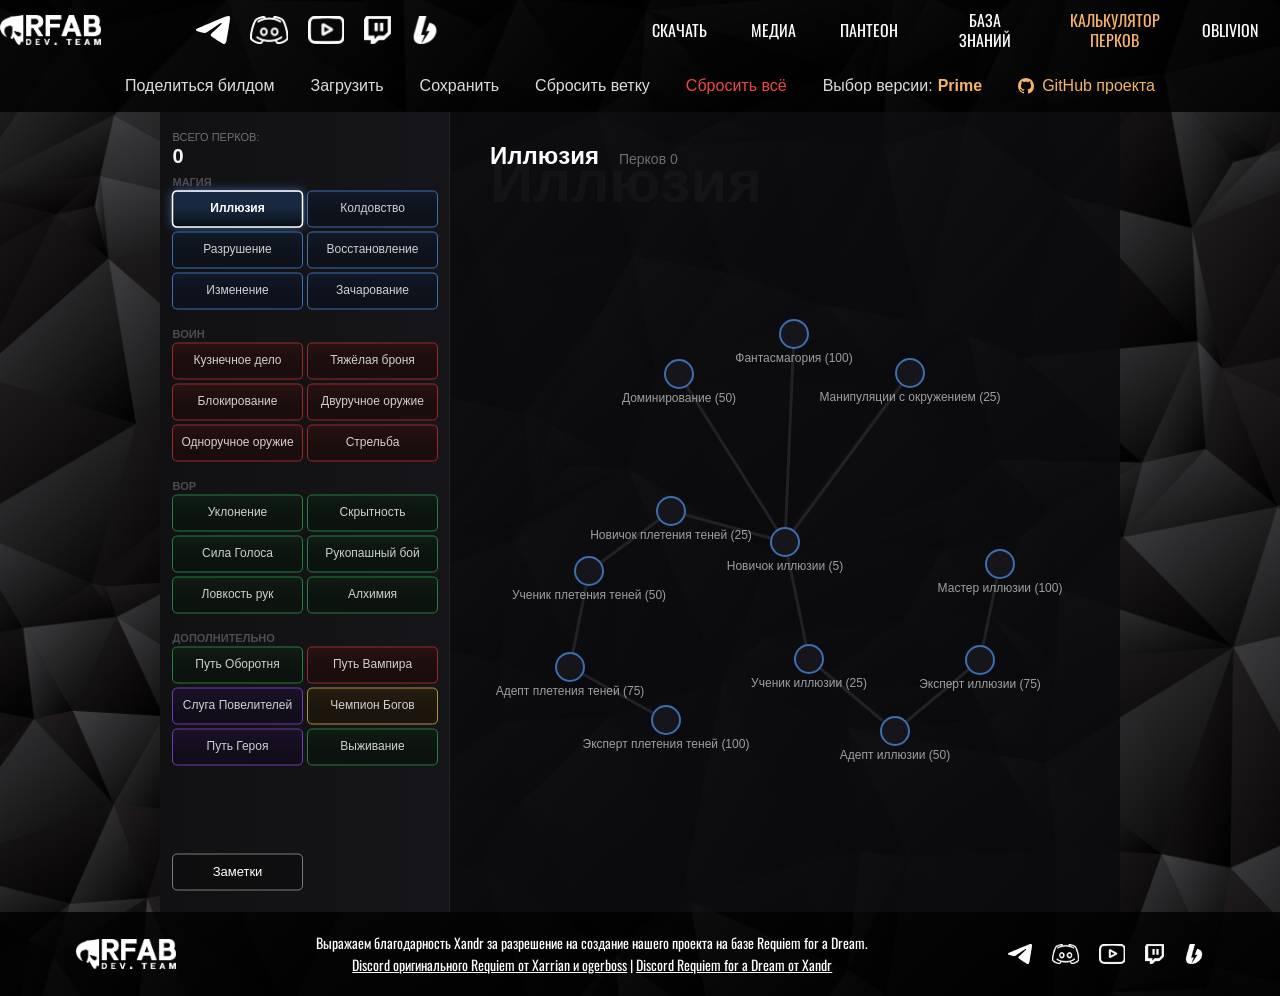
==== commit 7f0d4e47: "beta 0.006 hover fix NOTES!!! better interface responsiveness (URL, toast system, etc) small screen " ====
--- a/index.html
+++ b/index.html
@@ -4,10 +4,9 @@
     <meta charset="UTF-8">
     <meta name="viewport" content="width=device-width, initial-scale=1.0, maximum-scale=1.0, user-scalable=no">
     <meta name="google-site-verification" content="Vfaf8zUsa5-rfRkTRQ26lpUqGziZtroBw_sVFvZquxI" />
-    <meta name="yandex-verification" content="28bbf5f855eb14a8" />
     <title>Калькулятор перков RFAB</title>
 
-    <meta name="description" content="Интерактивный калькулятор перков и билдов для глобальной сборки модов Skyrim RFAB (Requiem for Balance).">
+    <meta name="description" content="Интерактивный калькулятор перков для глобальной сборки модов Skyrim RFAB (Requiem for a Balance).">
 
     <meta name="keywords" content="калькулятор перков rfab, скайрим рфаб калькулятор, rfab perk calculator, планировщик билдов рфаб, rfab build planner, дерево навыков rfab, skyrim, requiem, for, balance, rfab, rfab skyrim, skyrim rfab, рфаб, рфаб скайрим, скайрим рфаб, рфаб билды, сборка, моды, сборка модов, глобальный мод, реквием, реква, скайрим, скачать мод, глобальная сборка модов скайрим, skyrim моды, skyrim se моды, скайрим се моды, Skyrim SE, сборка модов Skyrim, моды для Skyrim, глобальные моды на скайрим">
 
@@ -58,7 +57,7 @@
         <button class="tab-button btn-danger" id="btn-reset-all">Сбросить всё</button>
 
         <button class="tab-button version-dropdown-btn" id="trigger-version">
-            Выбор версии: <strong id="rfab-version-btn-text" style="color: #cda869; margin-left: 5px;">Загрузка...</strong>
+            Выбор версии: <strong id="rfab-version-btn-text" style="color: #f6b36a; margin-left: 5px;">Загрузка...</strong>
         </button>
 
 
@@ -67,7 +66,7 @@
             display: inline-flex; 
             align-items: center; 
             gap: 8px;
-            color: #cda869 !important;
+            color: #f6b36a !important;
         ">
             <svg viewBox="0 0 16 16" width="16" height="16" fill="currentColor" style="flex-shrink: 0;">
                 <path d="M8 0C3.58 0 0 3.58 0 8c0 3.54 2.29 6.53 5.47 7.59.4.07.55-.17.55-.38 0-.19-.01-.82-.01-1.49-2.01.37-2.53-.49-2.69-.94-.09-.23-.48-.94-.82-1.13-.28-.15-.68-.52-.01-.53.63-.01 1.08.58 1.23.82.72 1.21 1.87.87 2.33.66.07-.52.28-.87.51-1.07-1.78-.2-3.64-.89-3.64-3.95 0-.87.31-1.59.82-2.15-.08-.2-.36-1.02.08-2.12 0 0 .67-.21 2.2.82.64-.18 1.32-.27 2-.27.68 0 1.36.09 2 .27 1.53-1.04 2.2-.82 2.2-.82.44 1.1.16 1.92.08 2.12.51.56.82 1.27.82 2.15 0 3.07-1.87 3.75-3.65 3.95.29.25.54.73.54 1.48 0 1.07-.01 1.93-.01 2.2 0 .21.15.46.55.38A8.013 8.013 0 0016 8c0-4.42-3.58-8-8-8z"></path>
@@ -82,6 +81,7 @@
         <canvas id="gameCanvas" width="960" height="800"></canvas>
     </main>
 
+
     <footer>
         <a class="header-img-a" href="https://skyrimrequiem.ru">
             <img class="header-img" src="./src/assets/logo.png"/>
@@ -92,7 +92,7 @@
             <p>
                 <a href="https://discord.com/invite/0pBEeD7mhisZVv76" target="_blank">Discord оригинального Requiem от Xarrian и ogerboss</a> 
                 | 
-                <a href="https://discord.com" target="_blank">Discord Requiem for a Dream от Xandr</a>
+                <a href="https://discord.com/invite/5bDJWKK" target="_blank">Discord Requiem for a Dream от Xandr</a>
             </p>
         </div>
         <div style="width:100px"></div>
--- a/src/styles/common.css
+++ b/src/styles/common.css
@@ -51,29 +51,29 @@
 
 html, body {
     width: 100%;
-    height: 100%;
-    overflow: hidden; 
+    min-height: 100%;
+    overflow-x: hidden;
+    overflow-y: auto;
 }
 
 body {
     font-family: 'Segoe UI', Tahoma, Geneva, Verdana, sans-serif;
-    margin: 0px;
-    overflow-y: auto;
+    margin: 0;
     background-image: url("../assets/background.jpg");
     background-size: cover;
     background-repeat: no-repeat;
     background-position: center center;
     background-attachment: fixed;
+
     display: flex;
     flex-direction: column;
     align-items: stretch;
-    
-    min-height: 100%;
+    min-height: 100vh;
 }
 
 
 main {
-    flex: 1;
+    flex: 0 0 auto;
 }
 
 a {
@@ -84,6 +84,40 @@
 * {
     scrollbar-width: thin;
     scrollbar-color: #f6b36a rgba(0, 0, 0, 0.85);
+}
+
+
+#rfab-toast {
+    position: fixed;
+    left: 50%;
+    top: 120px;
+    transform: translateX(-50%) translateY(12px);
+
+    padding: 10px 16px;
+    border-radius: 6px;
+
+    background: rgba(12, 12, 14, 0.96);
+    border: 1px solid #f6b36a;
+    box-shadow: 0 8px 24px rgba(0,0,0,.7), 0 0 8px rgba(246,179,106,.25);
+
+    color: #ffffff;
+    font: 14px 'Segoe UI', Arial;
+
+    opacity: 0;
+    pointer-events: none;
+    z-index: 9999;
+
+    transition: opacity .18s ease, transform .18s ease;
+}
+
+#rfab-toast.visible {
+    opacity: 1;
+    transform: translateX(-50%) translateY(0);
+}
+
+#rfab-toast.error {
+    border-color: rgba(239, 71, 71, 0.75);
+    box-shadow: 0 8px 24px rgba(0,0,0,.7), 0 0 8px rgba(239,71,71,.35);
 }
 
 /* ==========================================================================
@@ -155,6 +189,11 @@
     text-decoration: none;
     overflow: hidden;
     box-sizing: border-box;
+    justify-content: center;
+    text-align: center;
+    line-height: 20px;
+
+
 }
 
 .header-link.double-row {
@@ -195,8 +234,8 @@
     background-color: rgba(0, 0, 0, 0.8);
     display: flex;
     justify-content: center;
-    gap: 6px;
-    position: sticky;
+
+    position: fixed;
     top: 60px;
     z-index: 100;
     width: 100%; 
@@ -229,25 +268,29 @@
         top: 0px;
         position: fixed;
     }
-
-    #canvas-container {
-        margin-top: 52px !important;
-        height: calc(100vh - 57px);
-    }
 }
 
 
 /* Стилизация кнопок утилит */
 .tab-bar.app-utilities-bar .tab-button {
     position: relative;
-    padding: 16px 18px;
+    min-height: 52px;
+    padding: 0px 18px;
+
     font-size: 16px;
+    line-height: 18px;
     color: #ddd;
+
     background: transparent;
     border: none;
-    border-bottom: 2px solid transparent;
     cursor: pointer;
+
     white-space: nowrap;
+
+    display: inline-flex;
+    align-items: center;
+    justify-content: center;
+    text-align: center;
 }
 
 .tab-bar.app-utilities-bar .tab-button::after {
@@ -283,6 +326,21 @@
     color: #ffffff !important;
 }
 
+@media (max-width: 1060px) {
+    .tab-bar.app-utilities-bar .tab-button {
+        white-space: normal;
+        max-width: 130px;
+    }
+}
+
+@media (max-width: 790px) {
+    .tab-bar.app-utilities-bar .tab-button {
+        max-width: 115px;
+        padding-left: 6px;
+        padding-right: 6px;
+        font-size: 14px;
+    }
+}
 
 /* ==========================================================================
    4. КОНТЕЙНЕР ХОЛСТА И ДИНАМИЧЕСКИЙ ТУЛТИП ОПИСАНИЙ
@@ -290,18 +348,19 @@
 #canvas-container {
     width: 100% !important;
     max-width: 100vw !important;
-    height: auto;
-    margin-top: 60px;
-    margin-bottom: 40px;
-    display: flex;
-    
-    /* НА ПК: калькулятор стоит строго по центру игрового окна */
-    justify-content: safe center; 
+    height: auto !important;
+    max-height: none !important;
+    min-height: 0 !important;
+
+    margin-top: 112px;
+    margin-bottom: 0;
+
+    display: flex;
+    justify-content: safe center;
     align-items: flex-start;
-    
-    /* Если вдруг на ПК экран станет слишком узким, разрешаем локальный скролл */
-    overflow-x: auto !important; 
-    overflow-y: visible;
+
+    overflow-x: auto !important;
+    overflow-y: visible !important;
 }
 
 /* На ПК сбрасываем автоматические маргины у канваса, доверяя выравнивание флексбоксу */
@@ -312,6 +371,7 @@
     background-color: transparent;
     image-rendering: pixelated;
     image-rendering: crisp-edges;
+    image-rendering: auto;
 }
 canvas {
     display: block;
@@ -619,13 +679,19 @@
 }
 
 .profile-item-delete {
-    color: var(--red);
+    color: var(--red-main);
     font-size: 18px;
     font-weight: bold;
     padding: 0 5px;
     cursor: pointer;
-    opacity: 0.6;
-    transition: opacity 0.2s ease;
+    opacity: 0.75;
+    transition: opacity 0.2s ease, color 0.2s ease, text-shadow 0.2s ease;
+}
+
+.profile-item-delete:hover {
+    color: #ef4747;
+    opacity: 1;
+    text-shadow: 0 0 8px rgba(239, 71, 71, 0.7);
 }
 
 .profile-item-delete:hover {
@@ -708,9 +774,45 @@
     z-index: 200; 
 }
 
+/* =============================
+ЗАМЕТКИ
+============================= */
+.notes-panel {
+    display: none;
+    width: min(960px, calc(100vw - 24px));
+    max-width: calc(100vw - 24px);
+    margin: 8px auto 8px auto;
+    box-sizing: border-box;
+    
+}
+
+.notes-panel.open {
+    display: block;
+}
+
+.notes-textarea {
+    width: 100%;
+    min-height: 120px;
+    max-height: calc(100vh - 800px - 216px); /* максимально до футера */
+    resize: none; /* запрещаем ручной ресайз */
+    overflow-y: auto;
+
+    background: #111113;
+    border: 1px solid #f6b36a; 
+    border-radius: 6px;
+    padding: 8px;
+
+    color: #f5f5f7;
+    font: 14px 'Segoe UI', Arial;
+    line-height: 20px;
+    box-sizing: border-box;
+    box-shadow: 0 8px 24px rgba(0, 0, 0, 0.7);
+}
+
+/* +++++++++++++++++++++++++++++ */
 @media (hover: none) and (pointer: coarse) {
     
-        #calculator-tooltip {
+    #calculator-tooltip {
         /* Палец сможет зацепить тултип и прокрутить текст внутри него */
         pointer-events: auto !important; 
         /* Делаем тултип чуть пошире на экранах телефонов для удобства чтения */
@@ -751,11 +853,16 @@
         
         /* Гарантируем, что футер идет в обычном потоке строго ПОД контейнером */
         position: relative !important; 
-        margin-top: 40px !important; /* Красивый отступ между концом калькулятора и футером */
+        
         justify-content: space-between !important; 
     }
     
     .footer-text {
         display: none !important; 
     }
-}
+
+    #rfab-toast {
+        top: 60px
+    }
+
+}
